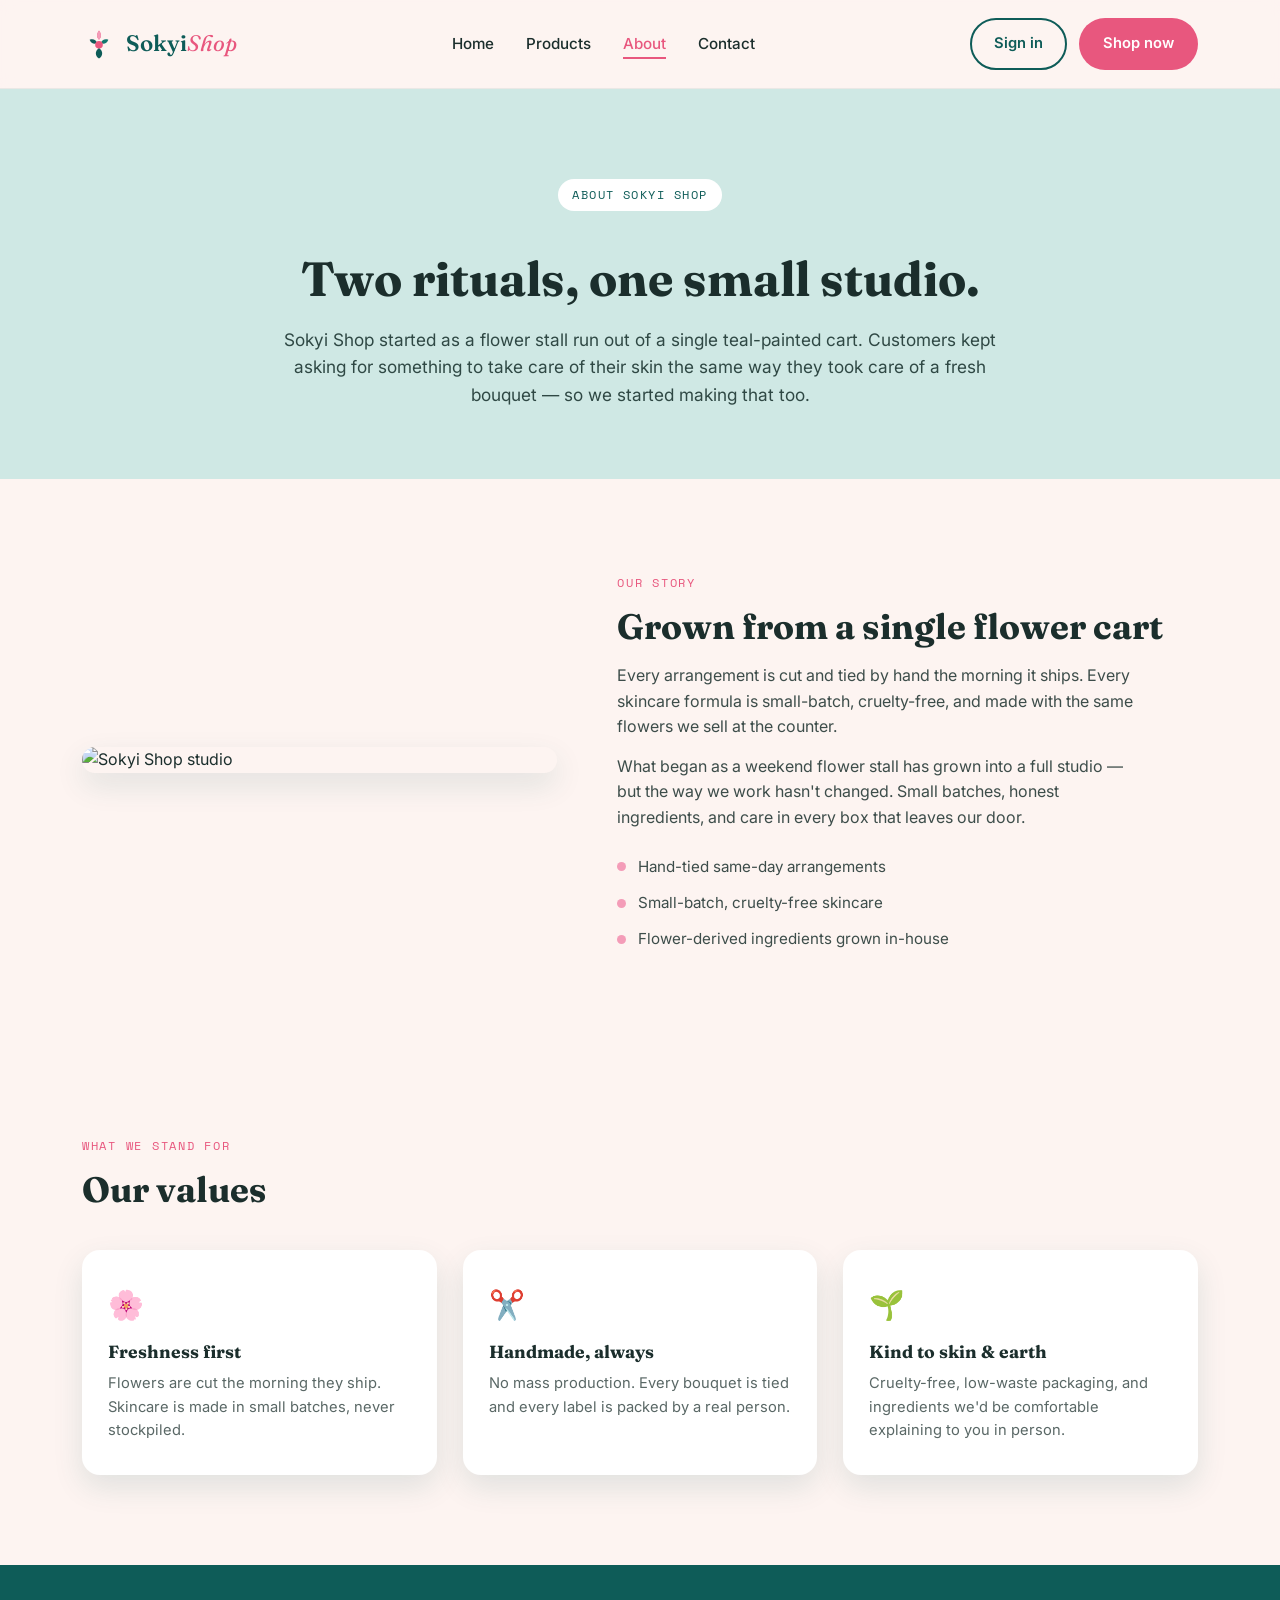
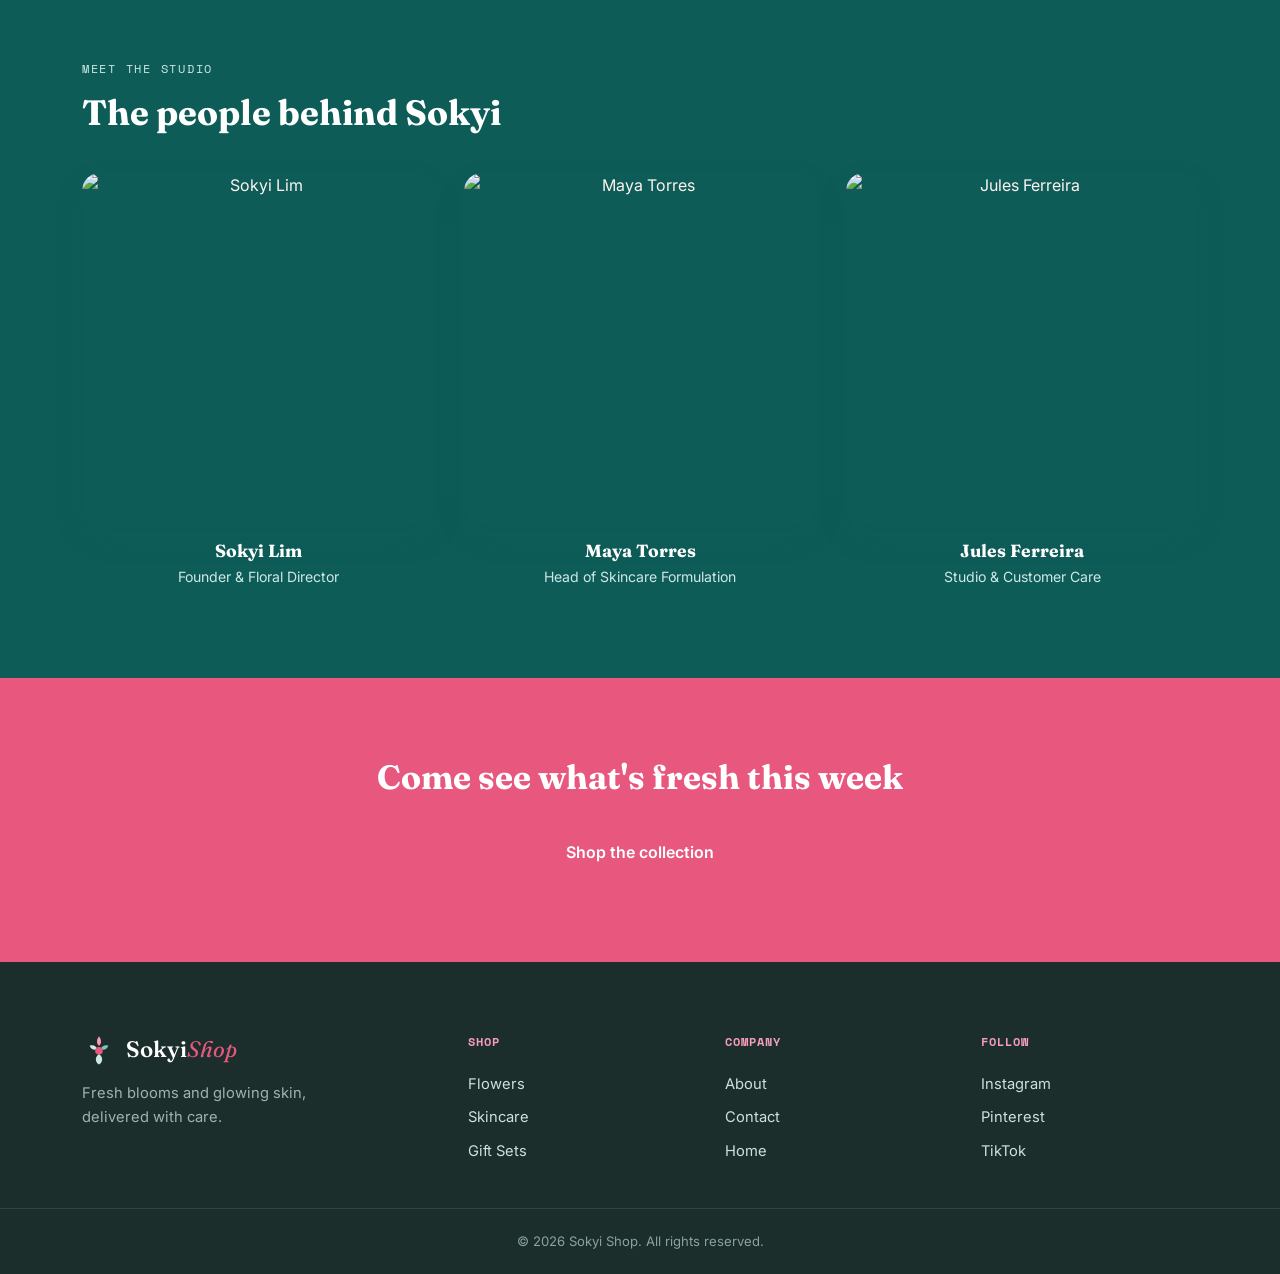
==== about-us/index.html @ a0e8f28a "Initial Sokyi Store project" ====
<!DOCTYPE html>
<html lang="en">
<head>
<meta charset="UTF-8">
<meta name="viewport" content="width=device-width, initial-scale=1.0">
<title>About Us — Sokyi Shop</title>
<link rel="preconnect" href="https://fonts.googleapis.com">
<link href="https://fonts.googleapis.com/css2?family=Fraunces:ital,wght@0,400;0,600;1,500&family=Inter:wght@400;500;600&family=Space+Mono:wght@400;700&display=swap" rel="stylesheet">
<link rel="stylesheet" href="../style.css">
</head>
<body>

<header class="site-header">
  <div class="header-inner">
    <a href="/" class="logo">
      <svg class="logo-mark" viewBox="0 0 40 40" fill="none" xmlns="http://www.w3.org/2000/svg" aria-hidden="true">
        <path d="M20 4c3 4 3 8 0 11-3-3-3-7 0-11Z" fill="#E8577E"/>
        <path d="M20 4c-3 4-3 8 0 11 3-3 3-7 0-11Z" fill="#F49CB8"/>
        <path d="M9 15c4-1.5 7.5 0 9 4-4 1.5-7.5 0-9-4Z" fill="#0E5C58"/>
        <path d="M31 15c-4-1.5-7.5 0-9 4 4 1.5 7.5 0 9-4Z" fill="#12786f"/>
        <circle cx="20" cy="21" r="4.5" fill="#E8577E"/>
        <path d="M20 25c-5 3-5 9 0 12 5-3 5-9 0-12Z" fill="#0E5C58"/>
      </svg>
      <span>Sokyi<em>Shop</em></span>
    </a>

    <nav class="main-nav" aria-label="Primary">
      <ul>
        <li><a href="/">Home</a></li>
        <li><a href="/products/">Products</a></li>
        <li><a href="/about-us/" class="active">About</a></li>
        <li><a href="/contact/">Contact</a></li>
      </ul>
    </nav>

    <div class="header-actions">
      <a href="/contact/" class="btn btn-outline">Sign in</a>
      <a href="/products/" class="btn btn-solid">Shop now</a>
    </div>
  </div>
</header>

<section class="about-hero">
  <div class="section-inner about-hero-inner">
    <span class="eyebrow">About Sokyi Shop</span>
    <h1>Two rituals, one small studio.</h1>
    <p>Sokyi Shop started as a flower stall run out of a single teal-painted cart. Customers kept asking for something to take care of their skin the same way they took care of a fresh bouquet — so we started making that too.</p>
  </div>
</section>

<section class="about-story">
  <div class="section-inner about-story-inner">
    <img class="about-img" src="https://placehold.co/560x480/E8577E/FDF4F1?text=Sokyi+Studio" alt="Sokyi Shop studio">
    <div class="about-copy">
      <span class="section-label">Our story</span>
      <h2>Grown from a single flower cart</h2>
      <p>Every arrangement is cut and tied by hand the morning it ships. Every skincare formula is small-batch, cruelty-free, and made with the same flowers we sell at the counter.</p>
      <p>What began as a weekend flower stall has grown into a full studio — but the way we work hasn't changed. Small batches, honest ingredients, and care in every box that leaves our door.</p>
      <ul class="about-list">
        <li><span class="dot"></span> Hand-tied same-day arrangements</li>
        <li><span class="dot"></span> Small-batch, cruelty-free skincare</li>
        <li><span class="dot"></span> Flower-derived ingredients grown in-house</li>
      </ul>
    </div>
  </div>
</section>

<section class="values">
  <div class="section-inner">
    <span class="section-label">What we stand for</span>
    <h2>Our values</h2>
    <div class="values-grid">
      <div class="value-card">
        <div class="value-icon">🌸</div>
        <h3>Freshness first</h3>
        <p>Flowers are cut the morning they ship. Skincare is made in small batches, never stockpiled.</p>
      </div>
      <div class="value-card">
        <div class="value-icon">✂️</div>
        <h3>Handmade, always</h3>
        <p>No mass production. Every bouquet is tied and every label is packed by a real person.</p>
      </div>
      <div class="value-card">
        <div class="value-icon">🌱</div>
        <h3>Kind to skin & earth</h3>
        <p>Cruelty-free, low-waste packaging, and ingredients we'd be comfortable explaining to you in person.</p>
      </div>
    </div>
  </div>
</section>

<section class="team">
  <div class="section-inner">
    <span class="section-label light">Meet the studio</span>
    <h2 class="team-heading">The people behind Sokyi</h2>
    <div class="team-grid">
      <div class="team-card">
        <img src="https://placehold.co/300x300/F49CB8/1B2E2C?text=S" alt="Sokyi Lim">
        <h3>Sokyi Lim</h3>
        <p>Founder &amp; Floral Director</p>
      </div>
      <div class="team-card">
        <img src="https://placehold.co/300x300/CFE8E4/0E5C58?text=M" alt="Maya Torres">
        <h3>Maya Torres</h3>
        <p>Head of Skincare Formulation</p>
      </div>
      <div class="team-card">
        <img src="https://placehold.co/300x300/E8577E/FDF4F1?text=J" alt="Jules Ferreira">
        <h3>Jules Ferreira</h3>
        <p>Studio &amp; Customer Care</p>
      </div>
    </div>
  </div>
</section>

<section class="about-cta">
  <div class="section-inner about-cta-inner">
    <h2>Come see what's fresh this week</h2>
    <a href="/products/" class="btn btn-solid btn-lg">Shop the collection</a>
  </div>
</section>

<footer class="site-footer">
  <div class="footer-inner">
    <div class="footer-brand">
      <a href="/" class="logo footer-logo">
        <svg class="logo-mark" viewBox="0 0 40 40" fill="none" xmlns="http://www.w3.org/2000/svg" aria-hidden="true">
          <path d="M20 4c3 4 3 8 0 11-3-3-3-7 0-11Z" fill="#E8577E"/>
          <path d="M20 4c-3 4-3 8 0 11 3-3 3-7 0-11Z" fill="#F49CB8"/>
          <path d="M9 15c4-1.5 7.5 0 9 4-4 1.5-7.5 0-9-4Z" fill="#CFE8E4"/>
          <path d="M31 15c-4-1.5-7.5 0-9 4 4 1.5 7.5 0 9-4Z" fill="#7fc3bb"/>
          <circle cx="20" cy="21" r="4.5" fill="#E8577E"/>
          <path d="M20 25c-5 3-5 9 0 12 5-3 5-9 0-12Z" fill="#CFE8E4"/>
        </svg>
        <span>Sokyi<em>Shop</em></span>
      </a>
      <p>Fresh blooms and glowing skin, delivered with care.</p>
    </div>

    <div class="footer-col">
      <h4>Shop</h4>
      <a href="/products/">Flowers</a>
      <a href="/products/">Skincare</a>
      <a href="/products/">Gift Sets</a>
    </div>

    <div class="footer-col">
      <h4>Company</h4>
      <a href="/about-us/">About</a>
      <a href="/contact/">Contact</a>
      <a href="/">Home</a>
    </div>

    <div class="footer-col">
      <h4>Follow</h4>
      <a href="#">Instagram</a>
      <a href="#">Pinterest</a>
      <a href="#">TikTok</a>
    </div>
  </div>
  <div class="footer-bottom">
    <p>&copy; 2026 Sokyi Shop. All rights reserved.</p>
  </div>
</footer>

</body>
</html>
---- style.css ----
/* =========================================================
   SOKYI SHOP — STYLESHEET
   ========================================================= */

:root {
  --cream: #FDF4F1;
  --pink: #E8577E;
  --pink-light: #F49CB8;
  --teal: #0E5C58;
  --teal-soft: #CFE8E4;
  --ink: #1B2E2C;

  --font-display: "Fraunces", serif;
  --font-body: "Inter", sans-serif;
  --font-mono: "Space Mono", monospace;

  --radius: 18px;
  --shadow: 0 12px 30px rgba(14, 92, 88, 0.12);
}

* { box-sizing: border-box; margin: 0; padding: 0; }
html { scroll-behavior: smooth; }
body { font-family: var(--font-body); color: var(--ink); background: var(--cream); line-height: 1.6; }
img { max-width: 100%; display: block; }
a { text-decoration: none; color: inherit; }
ul { list-style: none; }
h1, h2, h3 { font-family: var(--font-display); line-height: 1.15; }

.section-inner { max-width: 1180px; margin: 0 auto; padding: 90px 32px; }
.section-label {
  display: inline-block; font-family: var(--font-mono); font-size: 0.78rem;
  letter-spacing: 0.14em; text-transform: uppercase; color: var(--pink); margin-bottom: 14px;
}
.section-label.light { color: var(--teal-soft); }

.btn {
  display: inline-block; font-family: var(--font-body); font-weight: 600; font-size: 0.92rem;
  padding: 12px 22px; border-radius: 999px; cursor: pointer; border: 2px solid transparent;
  transition: transform 0.15s ease, box-shadow 0.15s ease, background 0.2s ease;
}
.btn-solid { background: var(--pink); color: #fff; }
.btn-solid:hover { background: #d43f68; transform: translateY(-2px); box-shadow: var(--shadow); }
.btn-outline { border-color: var(--teal); color: var(--teal); background: transparent; }
.btn-outline:hover { background: var(--teal); color: #fff; }
.btn-ghost { color: var(--teal); }
.btn-ghost:hover { text-decoration: underline; }
.btn-lg { padding: 15px 30px; font-size: 1rem; }
.btn-sm { padding: 9px 16px; font-size: 0.82rem; }

.site-header {
  position: sticky; top: 0; z-index: 100;
  background: rgba(253, 244, 241, 0.92); backdrop-filter: blur(8px);
  border-bottom: 1px solid rgba(14, 92, 88, 0.08);
}
.header-inner {
  max-width: 1180px; margin: 0 auto; padding: 18px 32px;
  display: flex; align-items: center; justify-content: space-between; gap: 24px;
}
.logo {
  display: flex; align-items: center; gap: 10px; font-family: var(--font-display);
  font-size: 1.4rem; font-weight: 600; color: var(--teal); white-space: nowrap;
}
.logo em { font-style: italic; color: var(--pink); font-weight: 400; }
.logo-mark { width: 34px; height: 34px; flex-shrink: 0; }

.main-nav ul { display: flex; gap: 32px; }
.main-nav a { font-weight: 500; font-size: 0.95rem; color: var(--ink); position: relative; padding: 4px 0; }
.main-nav a::after {
  content: ""; position: absolute; left: 0; bottom: -2px; width: 0; height: 2px;
  background: var(--pink); transition: width 0.2s ease;
}
.main-nav a:hover::after { width: 100%; }
.main-nav a.active { color: var(--pink); }
.main-nav a.active::after { width: 100%; }

.header-actions { display: flex; gap: 12px; align-items: center; }

.hero { position: relative; overflow: hidden; padding-top: 30px; }
.hero-inner {
  max-width: 1180px; margin: 0 auto; padding: 60px 32px 120px;
  display: grid; grid-template-columns: 1.05fr 0.95fr; gap: 60px; align-items: center;
}
.eyebrow {
  display: inline-block; font-family: var(--font-mono); font-size: 0.78rem;
  letter-spacing: 0.12em; text-transform: uppercase; color: var(--teal);
  background: var(--teal-soft); padding: 6px 14px; border-radius: 999px; margin-bottom: 22px;
}
.hero-copy h1 { font-size: clamp(2.2rem, 4.2vw, 3.4rem); font-weight: 600; color: var(--ink); margin-bottom: 22px; }
.hero-copy p { font-size: 1.08rem; max-width: 46ch; color: #3d4d4a; margin-bottom: 34px; }
.hero-cta { display: flex; gap: 16px; margin-bottom: 56px; flex-wrap: wrap; }
.hero-stats { display: flex; gap: 40px; flex-wrap: wrap; }
.hero-stats strong { display: block; font-family: var(--font-display); font-size: 1.5rem; color: var(--pink); }
.hero-stats span { font-family: var(--font-mono); font-size: 0.72rem; color: var(--teal); text-transform: uppercase; letter-spacing: 0.05em; }

.hero-gallery { position: relative; height: 520px; }
.hero-img { position: absolute; border-radius: var(--radius); box-shadow: var(--shadow); object-fit: cover; }
.hero-img-1 { width: 68%; top: 0; right: 0; height: 420px; }
.hero-img-2 { width: 46%; bottom: 0; left: 0; border: 6px solid var(--cream); }
.hero-img-3 { width: 34%; top: 55%; left: 34%; border: 6px solid var(--cream); }

.ribbon-divider { line-height: 0; margin-top: -1px; }
.ribbon-divider svg { width: 100%; height: 60px; display: block; }
.ribbon-divider.flip svg { transform: scaleY(-1); }

.categories { background: var(--teal-soft); }
.category-grid { display: grid; grid-template-columns: repeat(3, 1fr); gap: 26px; margin-top: 12px; }
.category-card { position: relative; border-radius: var(--radius); overflow: hidden; box-shadow: var(--shadow); aspect-ratio: 4 / 3; }
.category-card img { width: 100%; height: 100%; object-fit: cover; transition: transform 0.35s ease; }
.category-card:hover img { transform: scale(1.06); }
.category-tag {
  position: absolute; left: 18px; bottom: 18px; background: #fff; color: var(--ink);
  font-family: var(--font-display); font-weight: 600; font-size: 1.15rem; padding: 8px 18px; border-radius: 999px;
}

.products h2 { font-size: clamp(1.8rem, 3vw, 2.4rem); margin-bottom: 44px; }
.product-grid { display: grid; grid-template-columns: repeat(3, 1fr); gap: 30px; }
.product-card { position: relative; background: #fff; border-radius: var(--radius); padding: 18px 18px 22px; box-shadow: var(--shadow); transition: transform 0.2s ease; }
.product-card:hover { transform: translateY(-6px); }
.product-card img { width: 100%; aspect-ratio: 1 / 1; object-fit: cover; border-radius: 12px; margin-bottom: 16px; }
.product-badge {
  position: absolute; top: 30px; left: 30px; font-family: var(--font-mono); font-size: 0.68rem;
  letter-spacing: 0.08em; text-transform: uppercase; padding: 5px 11px; border-radius: 999px; color: #fff;
}
.badge-bloom { background: var(--pink); }
.badge-skin { background: var(--teal); }
.product-card h3 { font-size: 1.15rem; margin-bottom: 6px; }
.product-desc { font-size: 0.9rem; color: #5a6866; margin-bottom: 18px; }
.product-footer { display: flex; align-items: center; justify-content: space-between; }
.price { font-family: var(--font-mono); font-weight: 700; color: var(--teal); font-size: 1.05rem; }
.view-all-wrap { text-align: center; margin-top: 50px; }

.page-hero { background: var(--teal-soft); }
.page-hero-inner { max-width: 700px; text-align: center; margin: 0 auto; padding: 80px 32px 60px; }
.page-hero h1 { font-size: clamp(2rem, 3.6vw, 2.8rem); margin: 16px 0 14px; }
.page-hero p { font-size: 1.05rem; color: #2f4844; }
.page-hero .eyebrow { background: #fff; }

.about-hero { background: var(--teal-soft); }
.about-hero-inner { max-width: 780px; text-align: center; margin: 0 auto; padding: 90px 32px 70px; }
.about-hero h1 { font-size: clamp(2.1rem, 4vw, 3rem); margin: 18px 0 20px; }
.about-hero p { font-size: 1.08rem; color: #2f4844; }
.about-hero .eyebrow { background: #fff; }

.about-story-inner { display: grid; grid-template-columns: 0.9fr 1.1fr; gap: 60px; align-items: center; }
.about-story .about-img { border-radius: var(--radius); box-shadow: var(--shadow); }
.about-story h2 { font-size: clamp(1.7rem, 2.8vw, 2.2rem); margin-bottom: 16px; }
.about-story p { color: #3d4d4a; margin-bottom: 14px; max-width: 52ch; }

.about-list { margin-top: 24px; display: flex; flex-direction: column; gap: 12px; }
.about-list li { display: flex; align-items: center; gap: 12px; font-size: 0.95rem; color: #3d4d4a; }
.about-list .dot { width: 9px; height: 9px; border-radius: 50%; background: var(--pink-light); flex-shrink: 0; }

.values { background: var(--cream); }
.values h2 { font-size: clamp(1.7rem, 2.8vw, 2.2rem); margin-bottom: 40px; }
.values-grid { display: grid; grid-template-columns: repeat(3, 1fr); gap: 26px; }
.value-card { background: #fff; border-radius: var(--radius); padding: 32px 26px; box-shadow: var(--shadow); text-align: left; }
.value-icon { font-size: 1.8rem; margin-bottom: 14px; }
.value-card h3 { font-size: 1.1rem; margin-bottom: 10px; }
.value-card p { font-size: 0.92rem; color: #5a6866; }

.team { background: var(--teal); color: var(--cream); }
.team-heading { color: #fff; font-size: clamp(1.7rem, 2.8vw, 2.2rem); margin-bottom: 40px; }
.team-grid { display: grid; grid-template-columns: repeat(3, 1fr); gap: 30px; }
.team-card { text-align: center; }
.team-card img { border-radius: var(--radius); box-shadow: var(--shadow); margin-bottom: 16px; aspect-ratio: 1/1; object-fit: cover; }
.team-card h3 { color: #fff; font-size: 1.1rem; margin-bottom: 4px; }
.team-card p { color: #cfe8e4; font-size: 0.88rem; }

.about-cta { background: var(--pink); }
.about-cta-inner { text-align: center; padding: 80px 32px; }
.about-cta h2 { color: #fff; font-size: clamp(1.6rem, 2.8vw, 2.1rem); margin-bottom: 26px; }

.newsletter { background: var(--pink); color: #fff; }
.newsletter-inner { display: flex; align-items: center; justify-content: space-between; gap: 30px; flex-wrap: wrap; }
.newsletter h2 { font-size: clamp(1.5rem, 2.6vw, 2rem); margin-bottom: 8px; }
.newsletter p { color: #ffe3ea; }
.newsletter-form { display: flex; gap: 10px; flex-wrap: wrap; }
.newsletter-form input { padding: 13px 18px; border-radius: 999px; border: none; min-width: 240px; font-family: var(--font-body); }
.newsletter-form input:focus { outline: 3px solid var(--teal-soft); }
.newsletter-form .btn-solid { background: var(--teal); }
.newsletter-form .btn-solid:hover { background: #0a4642; }

.contact-inner { display: grid; grid-template-columns: 1fr 1fr; gap: 60px; }
.contact h2 { font-size: clamp(1.7rem, 2.8vw, 2.2rem); margin: 10px 0 16px; }
.contact p { color: #3d4d4a; max-width: 48ch; margin-bottom: 26px; }
.contact-details li { padding: 10px 0; border-top: 1px solid rgba(14,92,88,0.15); font-size: 0.95rem; }
.contact-details strong { display: inline-block; width: 80px; color: var(--teal); font-family: var(--font-mono); font-size: 0.78rem; text-transform: uppercase; }
.contact-form { display: flex; flex-direction: column; gap: 16px; }
.contact-form label { font-family: var(--font-mono); font-size: 0.75rem; text-transform: uppercase; letter-spacing: 0.06em; color: var(--teal); display: flex; flex-direction: column; gap: 8px; }
.contact-form input, .contact-form textarea {
  font-family: var(--font-body); font-size: 0.95rem; padding: 12px 14px; border-radius: 10px;
  border: 1.5px solid var(--teal-soft); background: #fff; resize: vertical;
}
.contact-form input:focus, .contact-form textarea:focus { outline: 2px solid var(--pink); border-color: var(--pink); }
.contact-form .btn { align-self: flex-start; }

.site-footer { background: var(--ink); color: #cfe0dc; }
.footer-inner { max-width: 1180px; margin: 0 auto; padding: 70px 32px 40px; display: grid; grid-template-columns: 1.6fr 1fr 1fr 1fr; gap: 40px; }
.footer-logo { color: #fff; margin-bottom: 14px; }
.footer-brand p { color: #9fb3ae; max-width: 32ch; font-size: 0.92rem; }
.footer-col h4 { font-family: var(--font-mono); font-size: 0.75rem; text-transform: uppercase; letter-spacing: 0.08em; color: var(--pink-light); margin-bottom: 16px; }
.footer-col a { display: block; padding: 5px 0; color: #cfe0dc; font-size: 0.92rem; }
.footer-col a:hover { color: var(--pink-light); }
.footer-bottom { border-top: 1px solid rgba(255,255,255,0.1); text-align: center; padding: 22px; font-size: 0.82rem; color: #8ba39d; }

@media (max-width: 900px) {
  .main-nav { display: none; }
  .hero-inner { grid-template-columns: 1fr; }
  .hero-gallery { height: 380px; margin-top: 20px; }
  .category-grid { grid-template-columns: 1fr; }
  .product-grid { grid-template-columns: repeat(2, 1fr); }
  .about-story-inner { grid-template-columns: 1fr; }
  .values-grid { grid-template-columns: 1fr; }
  .team-grid { grid-template-columns: 1fr; }
  .contact-inner { grid-template-columns: 1fr; }
  .footer-inner { grid-template-columns: 1fr 1fr; }
}

@media (max-width: 560px) {
  .header-actions .btn-outline { display: none; }
  .product-grid { grid-template-columns: 1fr; }
  .footer-inner { grid-template-columns: 1fr; }
  .newsletter-inner { flex-direction: column; align-items: flex-start; }
}

@media (prefers-reduced-motion: reduce) {
  * { transition: none !important; scroll-behavior: auto !important; }
}
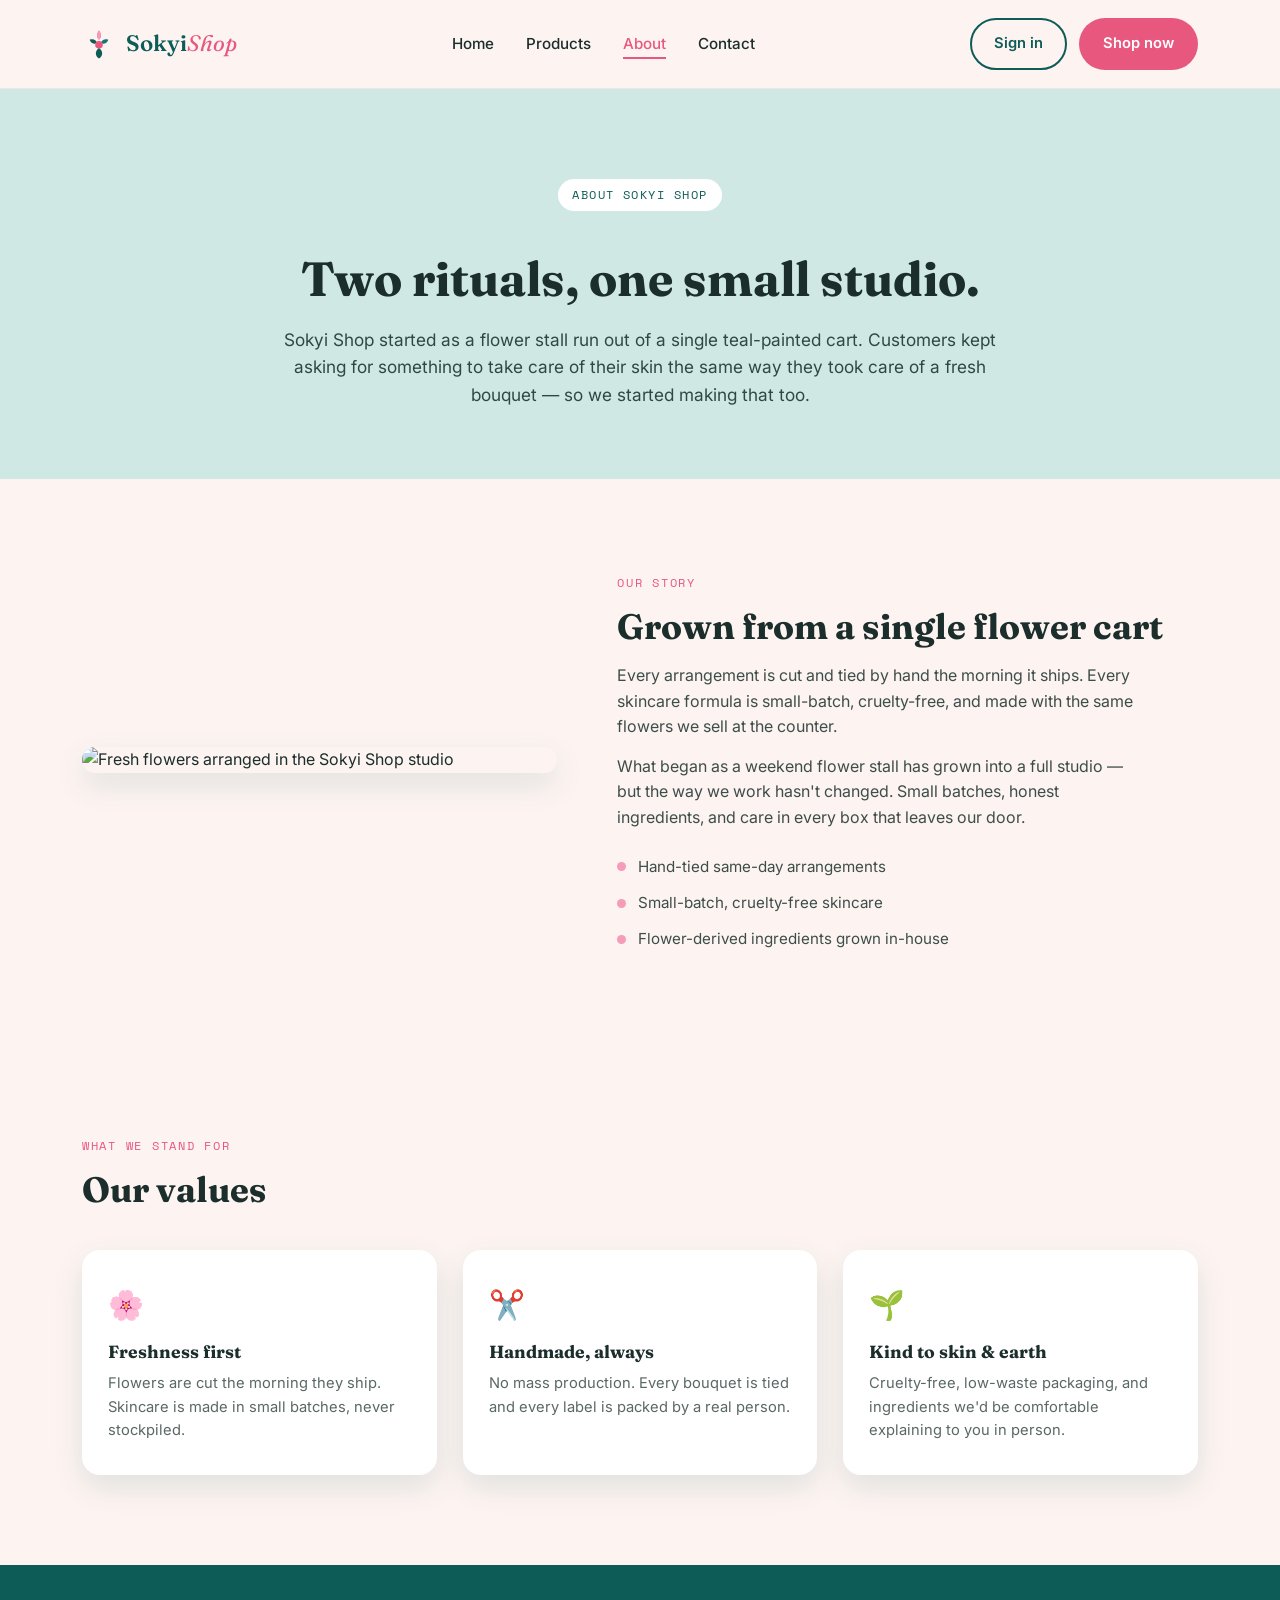
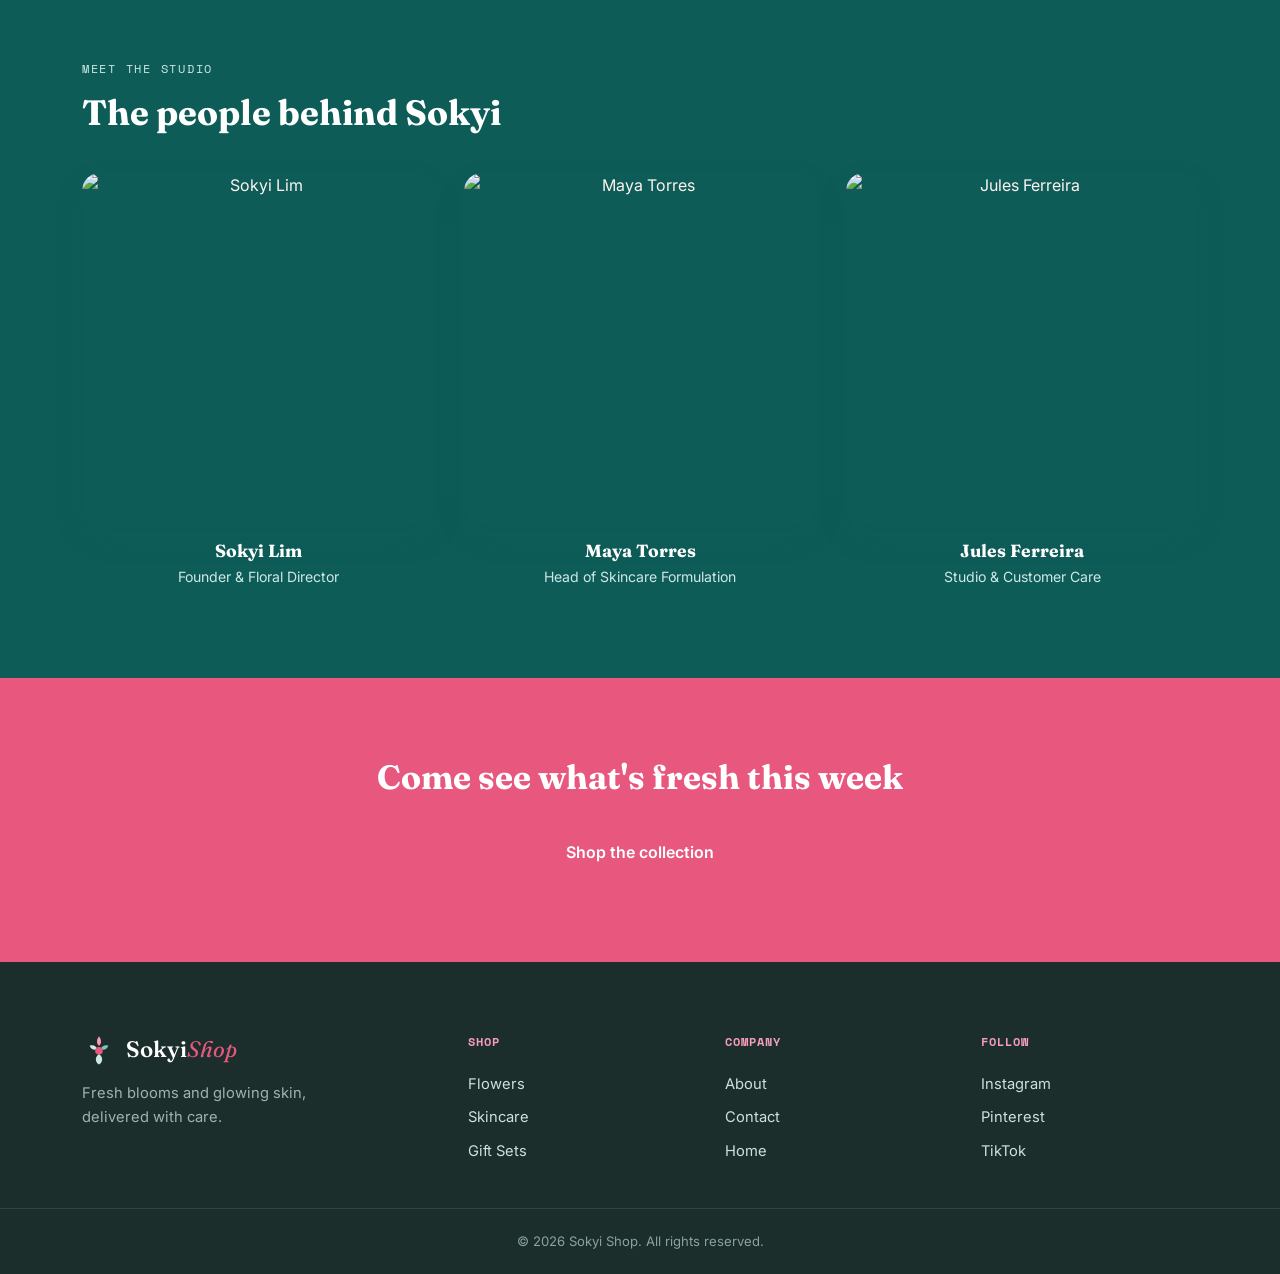
==== commit 6313c5a0: "Keep all new updates and layout changes" ====
--- a/about-us/index.html
+++ b/about-us/index.html
@@ -12,7 +12,7 @@
 
 <header class="site-header">
   <div class="header-inner">
-    <a href="/" class="logo">
+    <a href="../index.html" class="logo">
       <svg class="logo-mark" viewBox="0 0 40 40" fill="none" xmlns="http://www.w3.org/2000/svg" aria-hidden="true">
         <path d="M20 4c3 4 3 8 0 11-3-3-3-7 0-11Z" fill="#E8577E"/>
         <path d="M20 4c-3 4-3 8 0 11 3-3 3-7 0-11Z" fill="#F49CB8"/>
@@ -26,16 +26,16 @@
 
     <nav class="main-nav" aria-label="Primary">
       <ul>
-        <li><a href="/">Home</a></li>
-        <li><a href="/products/">Products</a></li>
-        <li><a href="/about-us/" class="active">About</a></li>
-        <li><a href="/contact/">Contact</a></li>
+        <li><a href="../index.html">Home</a></li>
+        <li><a href="../products/">Products</a></li>
+        <li><a href="index.html" class="active">About</a></li>
+        <li><a href="../contact/">Contact</a></li>
       </ul>
     </nav>
 
     <div class="header-actions">
-      <a href="/contact/" class="btn btn-outline">Sign in</a>
-      <a href="/products/" class="btn btn-solid">Shop now</a>
+      <a href="../contact/" class="btn btn-outline">Sign in</a>
+      <a href="../products/" class="btn btn-solid">Shop now</a>
     </div>
   </div>
 </header>
@@ -50,7 +50,7 @@
 
 <section class="about-story">
   <div class="section-inner about-story-inner">
-    <img class="about-img" src="https://placehold.co/560x480/E8577E/FDF4F1?text=Sokyi+Studio" alt="Sokyi Shop studio">
+    <img class="about-img" src="https://images.unsplash.com/photo-1526047932273-341f2a7631f9?auto=format&fit=crop&w=900&q=85" alt="Fresh flowers arranged in the Sokyi Shop studio">
     <div class="about-copy">
       <span class="section-label">Our story</span>
       <h2>Grown from a single flower cart</h2>
@@ -95,17 +95,17 @@
     <h2 class="team-heading">The people behind Sokyi</h2>
     <div class="team-grid">
       <div class="team-card">
-        <img src="https://placehold.co/300x300/F49CB8/1B2E2C?text=S" alt="Sokyi Lim">
+        <img src="https://images.unsplash.com/photo-1494790108377-be9c29b29330?auto=format&fit=crop&w=500&q=85" alt="Sokyi Lim">
         <h3>Sokyi Lim</h3>
         <p>Founder &amp; Floral Director</p>
       </div>
       <div class="team-card">
-        <img src="https://placehold.co/300x300/CFE8E4/0E5C58?text=M" alt="Maya Torres">
+        <img src="https://images.unsplash.com/photo-1531123897727-8f129e1688ce?auto=format&fit=crop&w=500&q=85" alt="Maya Torres">
         <h3>Maya Torres</h3>
         <p>Head of Skincare Formulation</p>
       </div>
       <div class="team-card">
-        <img src="https://placehold.co/300x300/E8577E/FDF4F1?text=J" alt="Jules Ferreira">
+        <img src="https://images.unsplash.com/photo-1500648767791-00dcc994a43e?auto=format&fit=crop&w=500&q=85" alt="Jules Ferreira">
         <h3>Jules Ferreira</h3>
         <p>Studio &amp; Customer Care</p>
       </div>
@@ -116,14 +116,14 @@
 <section class="about-cta">
   <div class="section-inner about-cta-inner">
     <h2>Come see what's fresh this week</h2>
-    <a href="/products/" class="btn btn-solid btn-lg">Shop the collection</a>
+    <a href="../products/" class="btn btn-solid btn-lg">Shop the collection</a>
   </div>
 </section>
 
 <footer class="site-footer">
   <div class="footer-inner">
     <div class="footer-brand">
-      <a href="/" class="logo footer-logo">
+      <a href="../index.html" class="logo footer-logo">
         <svg class="logo-mark" viewBox="0 0 40 40" fill="none" xmlns="http://www.w3.org/2000/svg" aria-hidden="true">
           <path d="M20 4c3 4 3 8 0 11-3-3-3-7 0-11Z" fill="#E8577E"/>
           <path d="M20 4c-3 4-3 8 0 11 3-3 3-7 0-11Z" fill="#F49CB8"/>
@@ -139,16 +139,16 @@
 
     <div class="footer-col">
       <h4>Shop</h4>
-      <a href="/products/">Flowers</a>
-      <a href="/products/">Skincare</a>
-      <a href="/products/">Gift Sets</a>
+      <a href="../products/">Flowers</a>
+      <a href="../products/">Skincare</a>
+      <a href="../products/">Gift Sets</a>
     </div>
 
     <div class="footer-col">
       <h4>Company</h4>
-      <a href="/about-us/">About</a>
-      <a href="/contact/">Contact</a>
-      <a href="/">Home</a>
+      <a href="index.html">About</a>
+      <a href="../contact/">Contact</a>
+      <a href="../index.html">Home</a>
     </div>
 
     <div class="footer-col">
